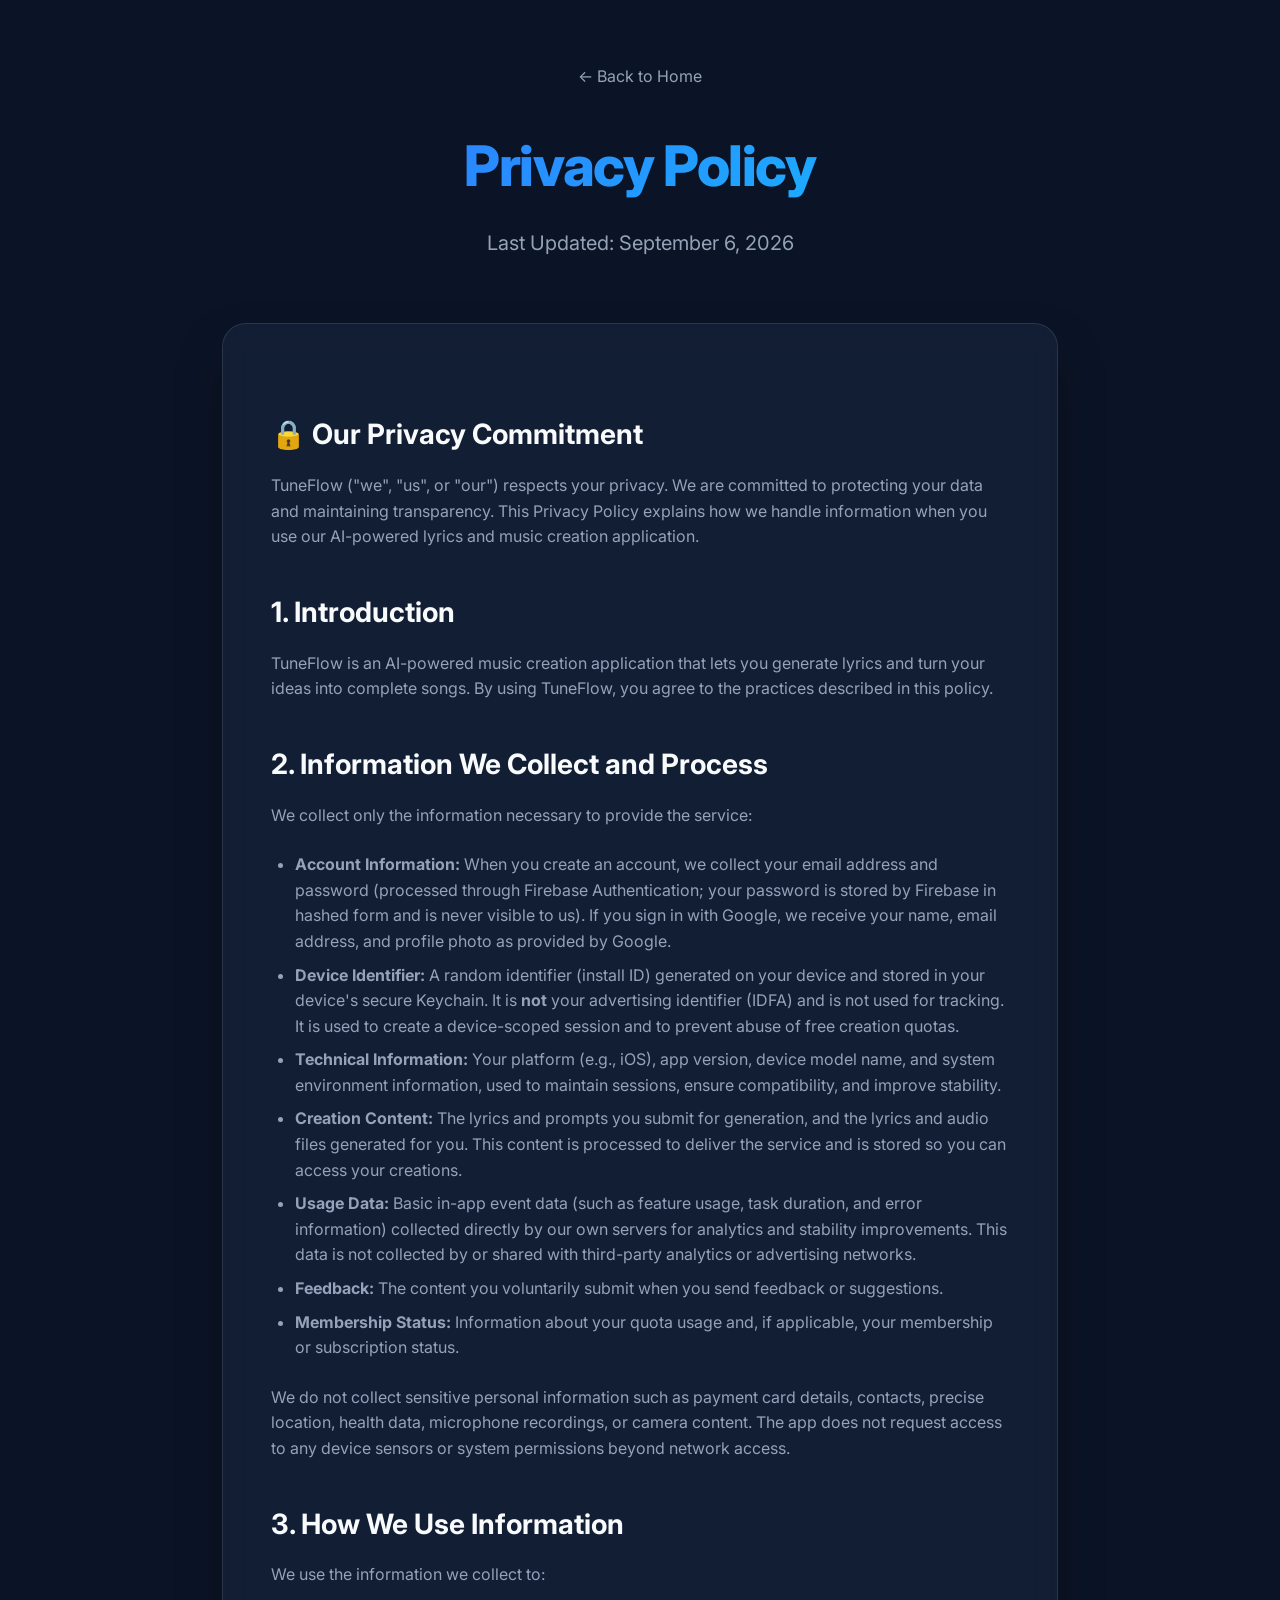
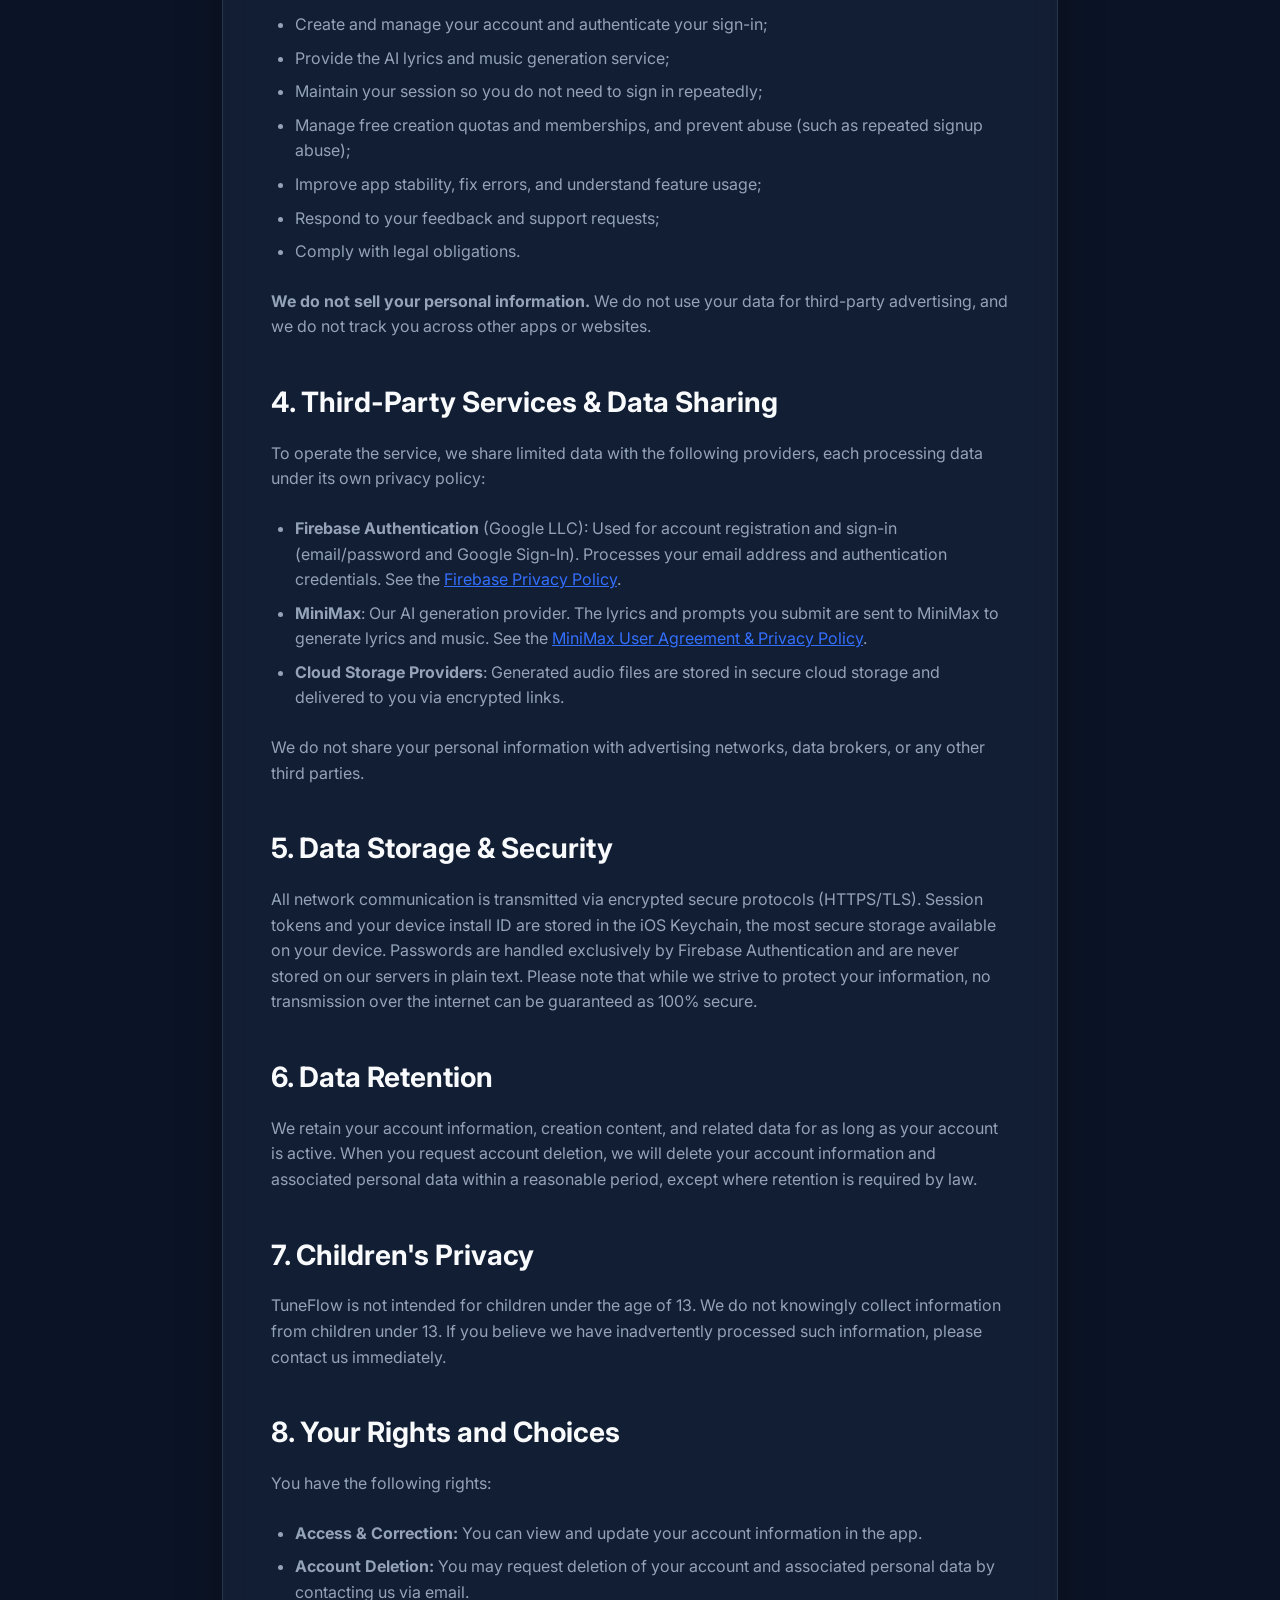
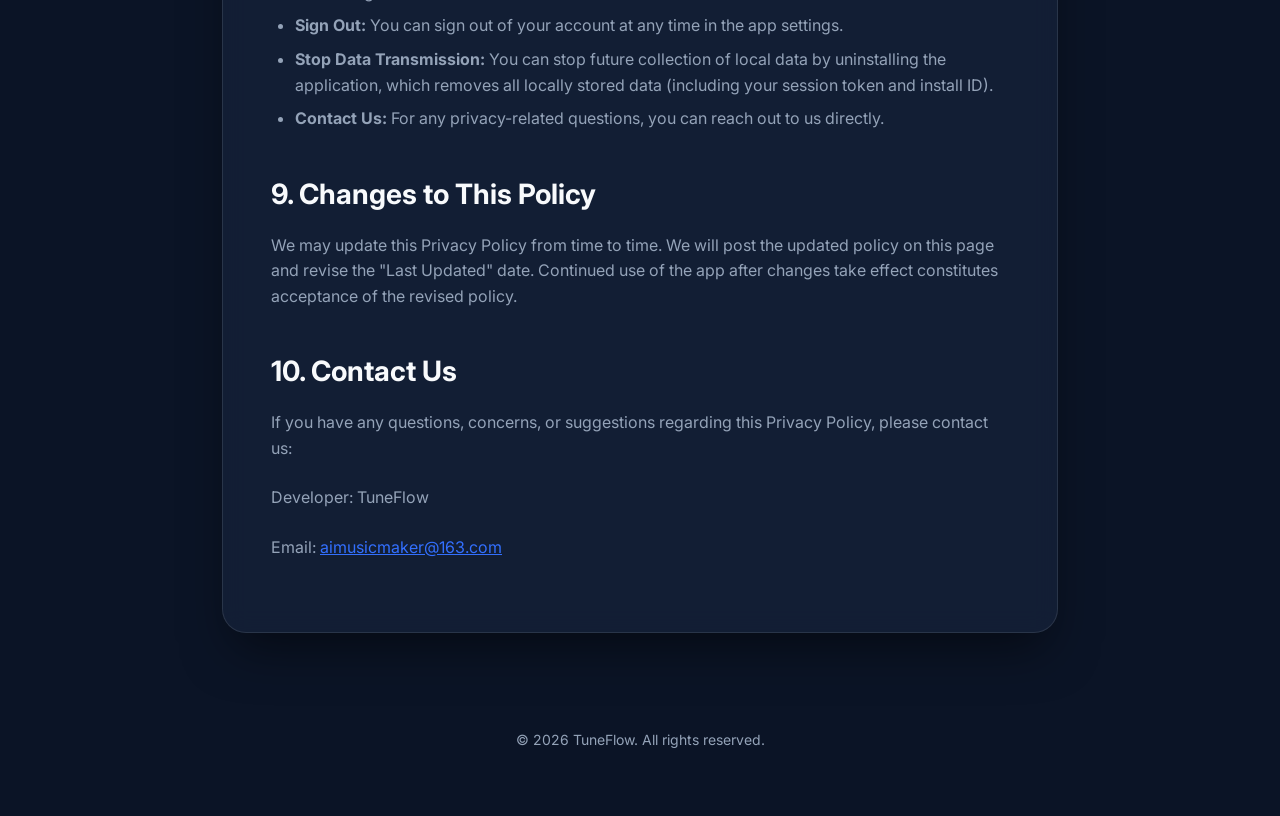
==== tuneflow/privacy.html @ 2a684d0d "feat: TuneFlow legal pages (privacy policy & terms of service)" ====
<!DOCTYPE html>
<html lang="en">

<head>
    <meta charset="UTF-8">
    <meta name="viewport" content="width=device-width, initial-scale=1.0">
    <title>Privacy Policy - TuneFlow</title>
    <link rel="stylesheet" href="style.css">
    <link rel="preconnect" href="https://fonts.googleapis.com">
    <link rel="preconnect" href="https://fonts.gstatic.com" crossorigin>
    <link href="https://fonts.googleapis.com/css2?family=Inter:wght@400;600;800&display=swap" rel="stylesheet">
</head>

<body>
    <div class="container">
        <header>
            <a href="index.html"
                style="text-decoration: none; color: var(--text-secondary); margin-bottom: 2rem; display: inline-block;">←
                Back to Home</a>
            <h1>Privacy Policy</h1>
            <p class="subtitle">Last Updated: September 6, 2026</p>
        </header>

        <main class="content-card policy-content">
            <section>
                <h2>🔒 Our Privacy Commitment</h2>
                <p>TuneFlow ("we", "us", or "our") respects your privacy. We are committed to protecting your data
                    and maintaining transparency. This Privacy Policy explains how we handle information when you use
                    our AI-powered lyrics and music creation application.</p>
            </section>

            <section>
                <h2>1. Introduction</h2>
                <p>TuneFlow is an AI-powered music creation application that lets you generate lyrics and turn your
                    ideas into complete songs. By using TuneFlow, you agree to the practices described in this policy.
                </p>
            </section>

            <section>
                <h2>2. Information We Collect and Process</h2>
                <p>We collect only the information necessary to provide the service:</p>
                <ul>
                    <li><strong>Account Information:</strong> When you create an account, we collect your email
                        address and password (processed through Firebase Authentication; your password is stored by
                        Firebase in hashed form and is never visible to us). If you sign in with Google, we receive
                        your name, email address, and profile photo as provided by Google.</li>
                    <li><strong>Device Identifier:</strong> A random identifier (install ID) generated on your device
                        and stored in your device's secure Keychain. It is <strong>not</strong> your advertising
                        identifier (IDFA) and is not used for tracking. It is used to create a device-scoped session
                        and to prevent abuse of free creation quotas.</li>
                    <li><strong>Technical Information:</strong> Your platform (e.g., iOS), app version, device model
                        name, and system environment information, used to maintain sessions, ensure compatibility,
                        and improve stability.</li>
                    <li><strong>Creation Content:</strong> The lyrics and prompts you submit for generation, and the
                        lyrics and audio files generated for you. This content is processed to deliver the service and
                        is stored so you can access your creations.</li>
                    <li><strong>Usage Data:</strong> Basic in-app event data (such as feature usage, task duration,
                        and error information) collected directly by our own servers for analytics and stability
                        improvements. This data is not collected by or shared with third-party analytics or
                        advertising networks.</li>
                    <li><strong>Feedback:</strong> The content you voluntarily submit when you send feedback or
                        suggestions.</li>
                    <li><strong>Membership Status:</strong> Information about your quota usage and, if applicable,
                        your membership or subscription status.</li>
                </ul>
                <p>We do not collect sensitive personal information such as payment card details, contacts, precise
                    location, health data, microphone recordings, or camera content. The app does not request access
                    to any device sensors or system permissions beyond network access.</p>
            </section>

            <section>
                <h2>3. How We Use Information</h2>
                <p>We use the information we collect to:</p>
                <ul>
                    <li>Create and manage your account and authenticate your sign-in;</li>
                    <li>Provide the AI lyrics and music generation service;</li>
                    <li>Maintain your session so you do not need to sign in repeatedly;</li>
                    <li>Manage free creation quotas and memberships, and prevent abuse (such as repeated signup
                        abuse);</li>
                    <li>Improve app stability, fix errors, and understand feature usage;</li>
                    <li>Respond to your feedback and support requests;</li>
                    <li>Comply with legal obligations.</li>
                </ul>
                <p><strong>We do not sell your personal information.</strong> We do not use your data for
                    third-party advertising, and we do not track you across other apps or websites.</p>
            </section>

            <section>
                <h2>4. Third-Party Services &amp; Data Sharing</h2>
                <p>To operate the service, we share limited data with the following providers, each processing data
                    under its own privacy policy:</p>
                <ul>
                    <li><strong>Firebase Authentication</strong> (Google LLC): Used for account registration and
                        sign-in (email/password and Google Sign-In). Processes your email address and authentication
                        credentials. See the
                        <a href="https://firebase.google.com/support/privacy" style="color: var(--primary-color);">Firebase
                            Privacy Policy</a>.</li>
                    <li><strong>MiniMax</strong>: Our AI generation provider. The lyrics and prompts you submit are
                        sent to MiniMax to generate lyrics and music. See the
                        <a href="https://www.minimax.io/platform/user-agreement" style="color: var(--primary-color);">MiniMax
                            User Agreement &amp; Privacy Policy</a>.</li>
                    <li><strong>Cloud Storage Providers</strong>: Generated audio files are stored in secure cloud
                        storage and delivered to you via encrypted links.</li>
                </ul>
                <p>We do not share your personal information with advertising networks, data brokers, or any other
                    third parties.</p>
            </section>

            <section>
                <h2>5. Data Storage &amp; Security</h2>
                <p>All network communication is transmitted via encrypted secure protocols (HTTPS/TLS). Session
                tokens and your device install ID are stored in the iOS Keychain, the most secure storage available
                on your device. Passwords are handled exclusively by Firebase Authentication and are never stored on
                    our servers in plain text. Please note that while we strive to protect your information, no
                    transmission over the internet can be guaranteed as 100% secure.</p>
            </section>

            <section>
                <h2>6. Data Retention</h2>
                <p>We retain your account information, creation content, and related data for as long as your account
                    is active. When you request account deletion, we will delete your account information and
                    associated personal data within a reasonable period, except where retention is required by law.
                </p>
            </section>

            <section>
                <h2>7. Children's Privacy</h2>
                <p>TuneFlow is not intended for children under the age of 13. We do not knowingly collect information
                    from children under 13. If you believe we have inadvertently processed such information, please
                    contact us immediately.</p>
            </section>

            <section>
                <h2>8. Your Rights and Choices</h2>
                <p>You have the following rights:</p>
                <ul>
                    <li><strong>Access &amp; Correction:</strong> You can view and update your account information in
                        the app.</li>
                    <li><strong>Account Deletion:</strong> You may request deletion of your account and associated
                        personal data by contacting us via email.</li>
                    <li><strong>Sign Out:</strong> You can sign out of your account at any time in the app
                        settings.</li>
                    <li><strong>Stop Data Transmission:</strong> You can stop future collection of local data by
                        uninstalling the application, which removes all locally stored data (including your session
                        token and install ID).</li>
                    <li><strong>Contact Us:</strong> For any privacy-related questions, you can reach out to us
                        directly.</li>
                </ul>
            </section>

            <section>
                <h2>9. Changes to This Policy</h2>
                <p>We may update this Privacy Policy from time to time. We will post the updated policy on this page
                    and revise the "Last Updated" date. Continued use of the app after changes take effect
                    constitutes acceptance of the revised policy.</p>
            </section>

            <section>
                <h2>10. Contact Us</h2>
                <p>If you have any questions, concerns, or suggestions regarding this Privacy Policy, please contact
                    us:</p>
                <p>Developer: TuneFlow</p>
                <p>Email: <a href="mailto:aimusicmaker@163.com" style="color: var(--primary-color);">aimusicmaker@163.com</a></p>
            </section>
        </main>

        <footer>
            <p>&copy; 2026 TuneFlow. All rights reserved.</p>
        </footer>
    </div>
</body>

</html>
---- tuneflow/style.css ----
:root {
    --primary-color: #3370ff;
    --primary-hover: #245bdb;
    --bg-color: #0b1426;
    --card-bg: #16233b;
    --text-primary: #f8fafc;
    --text-secondary: #94a3b8;
    --accent-gradient: linear-gradient(135deg, #3370ff 0%, #14c0ff 100%);
    --glass-bg: rgba(22, 35, 59, 0.7);
    --glass-border: rgba(255, 255, 255, 0.1);
}

* {
    margin: 0;
    padding: 0;
    box-sizing: border-box;
}

body {
    font-family: 'Inter', -apple-system, BlinkMacSystemFont, "Segoe UI", Roboto, sans-serif;
    background-color: var(--bg-color);
    color: var(--text-primary);
    line-height: 1.6;
    overflow-x: hidden;
}

.container {
    max-width: 900px;
    margin: 0 auto;
    padding: 4rem 2rem;
}

header {
    text-align: center;
    margin-bottom: 4rem;
    animation: fadeInDown 0.8s ease-out;
}

h1 {
    font-size: 3.5rem;
    font-weight: 800;
    background: var(--accent-gradient);
    -webkit-background-clip: text;
    -webkit-text-fill-color: transparent;
    margin-bottom: 1rem;
    letter-spacing: -0.025em;
}

.subtitle {
    font-size: 1.25rem;
    color: var(--text-secondary);
}

.content-card {
    background: var(--glass-bg);
    backdrop-filter: blur(12px);
    border: 1px solid var(--glass-border);
    border-radius: 24px;
    padding: 3rem;
    box-shadow: 0 25px 50px -12px rgba(0, 0, 0, 0.5);
    transition: transform 0.3s ease;
}

.content-card:hover {
    transform: translateY(-5px);
}

.nav-links {
    display: flex;
    flex-wrap: wrap;
    gap: 2rem;
    justify-content: center;
    margin-top: 3rem;
}

.btn {
    display: inline-block;
    padding: 1rem 2rem;
    border-radius: 12px;
    text-decoration: none;
    font-weight: 600;
    transition: all 0.3s cubic-bezier(0.4, 0, 0.2, 1);
}

.btn-primary {
    background: var(--accent-gradient);
    color: white;
    box-shadow: 0 10px 15px -3px rgba(51, 112, 255, 0.3);
}

.btn-primary:hover {
    transform: scale(1.05);
    box-shadow: 0 20px 25px -5px rgba(51, 112, 255, 0.4);
}

.policy-content h2 {
    margin: 2.5rem 0 1rem;
    color: var(--text-primary);
    font-size: 1.75rem;
}

.policy-content p {
    margin-bottom: 1.5rem;
    color: var(--text-secondary);
}

.policy-content ul {
    margin-bottom: 1.5rem;
    padding-left: 1.5rem;
    color: var(--text-secondary);
}

.policy-content li {
    margin-bottom: 0.5rem;
}

.inline-link {
    color: var(--primary-color);
    text-decoration: none;
}

.notice-box {
    margin: 2rem 0;
    padding: 1.25rem 1.5rem;
    border: 1px solid var(--glass-border);
    border-radius: 16px;
    background: rgba(51, 112, 255, 0.08);
}

.notice-box p:last-child {
    margin-bottom: 0;
}

footer {
    text-align: center;
    margin-top: 6rem;
    color: var(--text-secondary);
    font-size: 0.875rem;
}

@keyframes fadeInDown {
    from {
        opacity: 0;
        transform: translateY(-20px);
    }
    to {
        opacity: 1;
        transform: translateY(0);
    }
}

@media (max-width: 640px) {
    h1 { font-size: 2.5rem; }
    .content-card { padding: 1.5rem; }
    .nav-links { gap: 1rem; }
    .btn { width: 100%; }
}
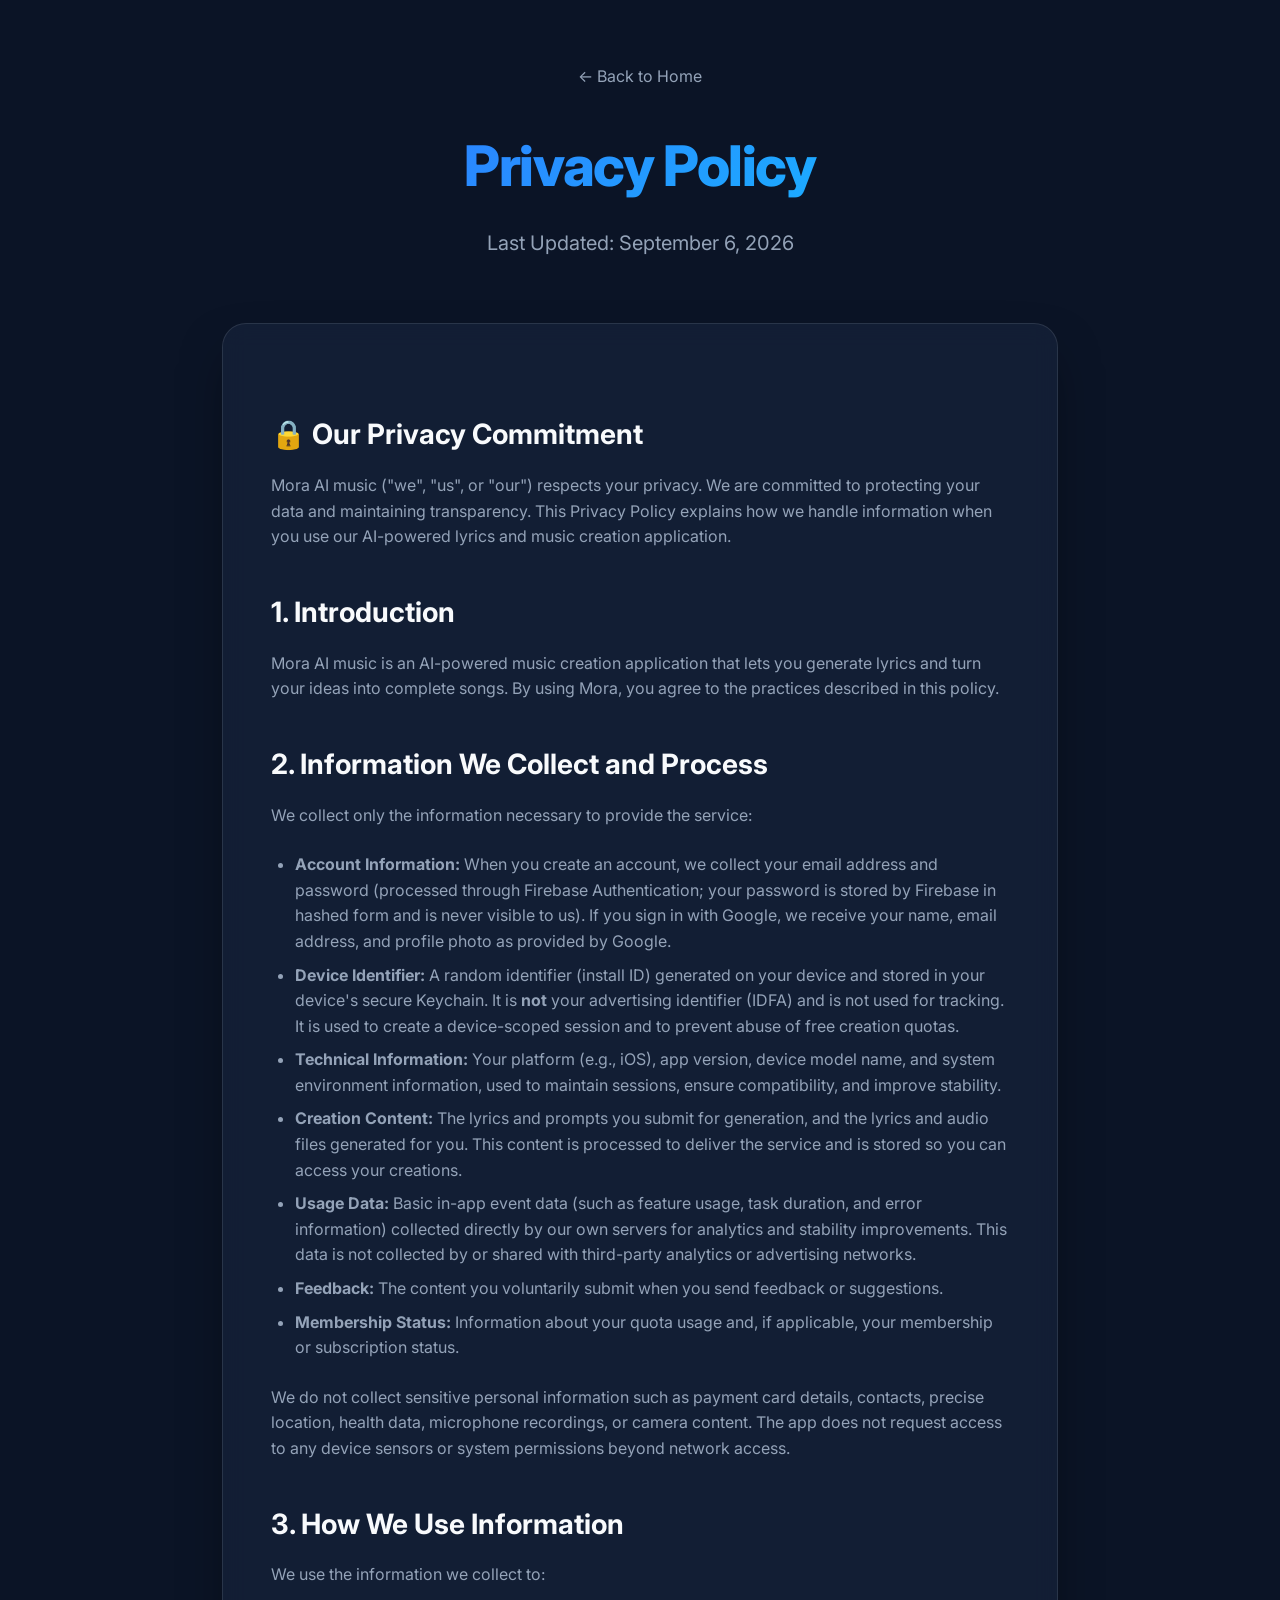
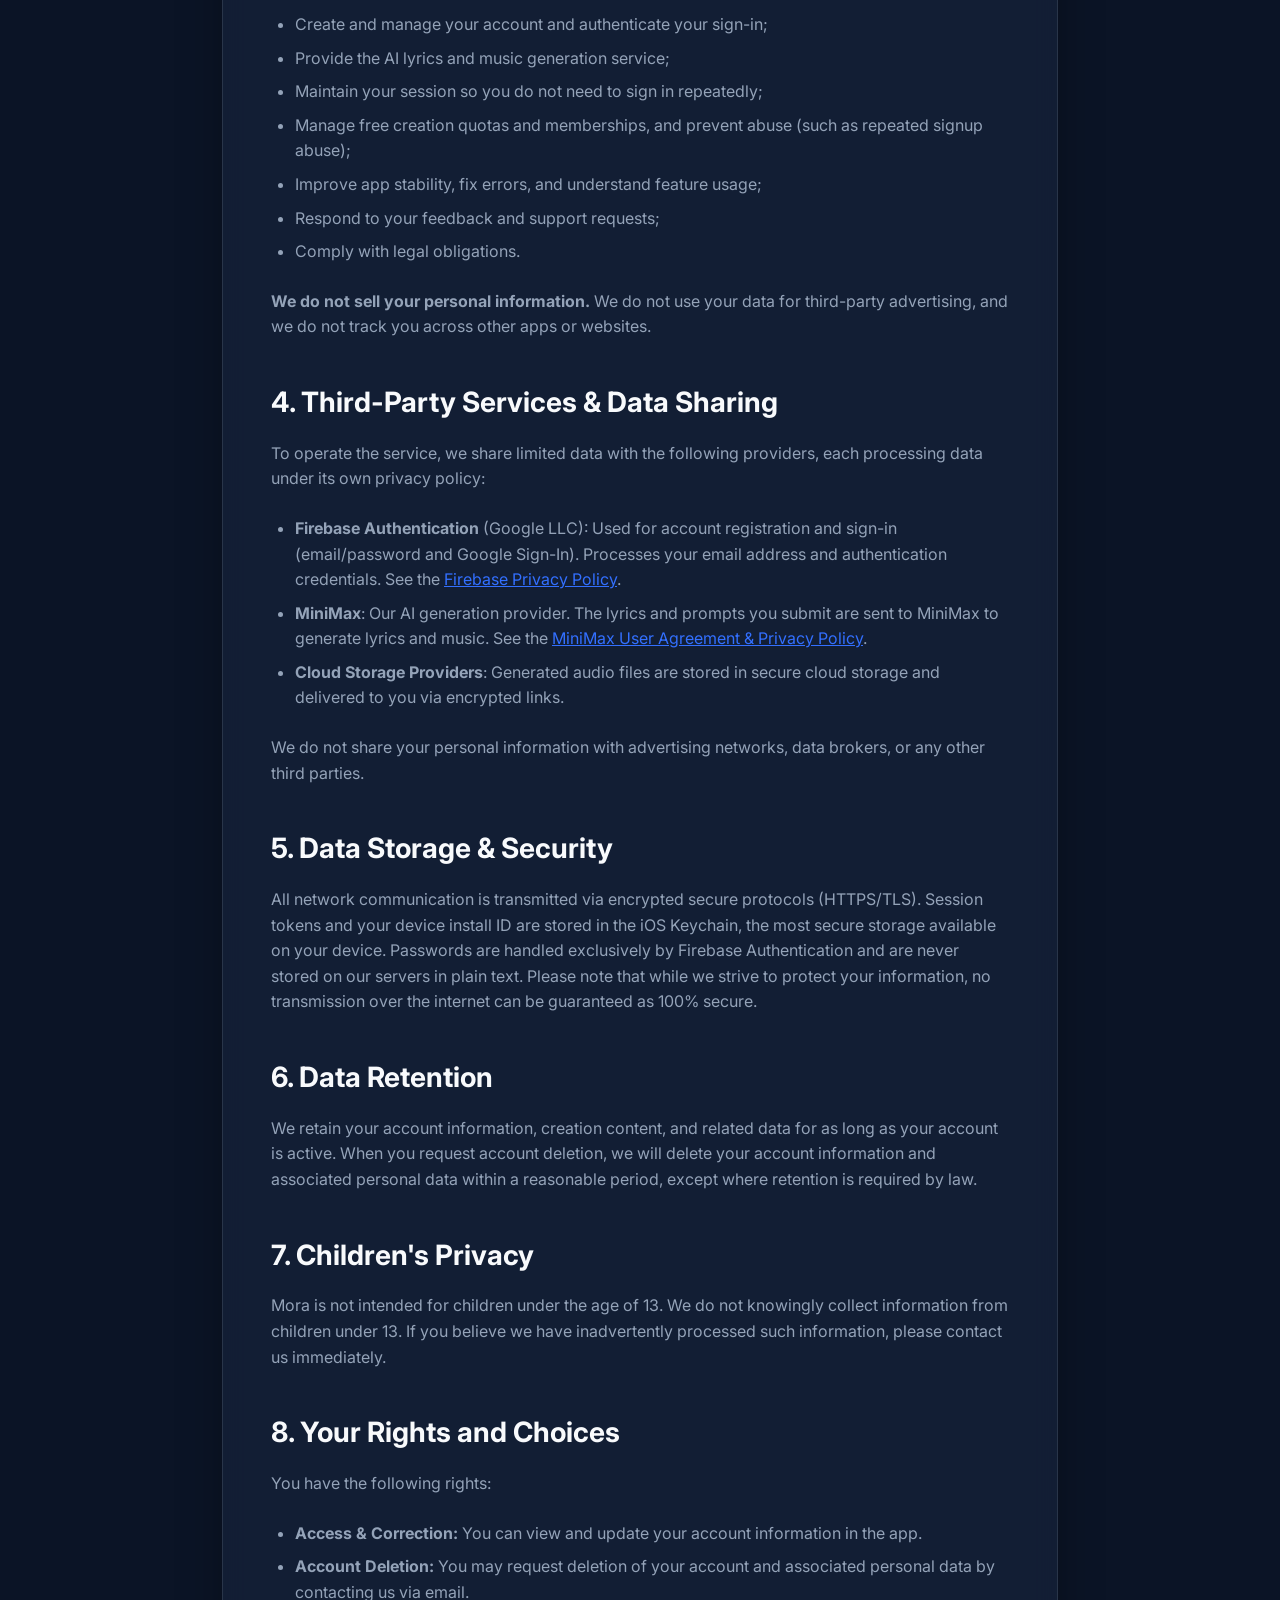
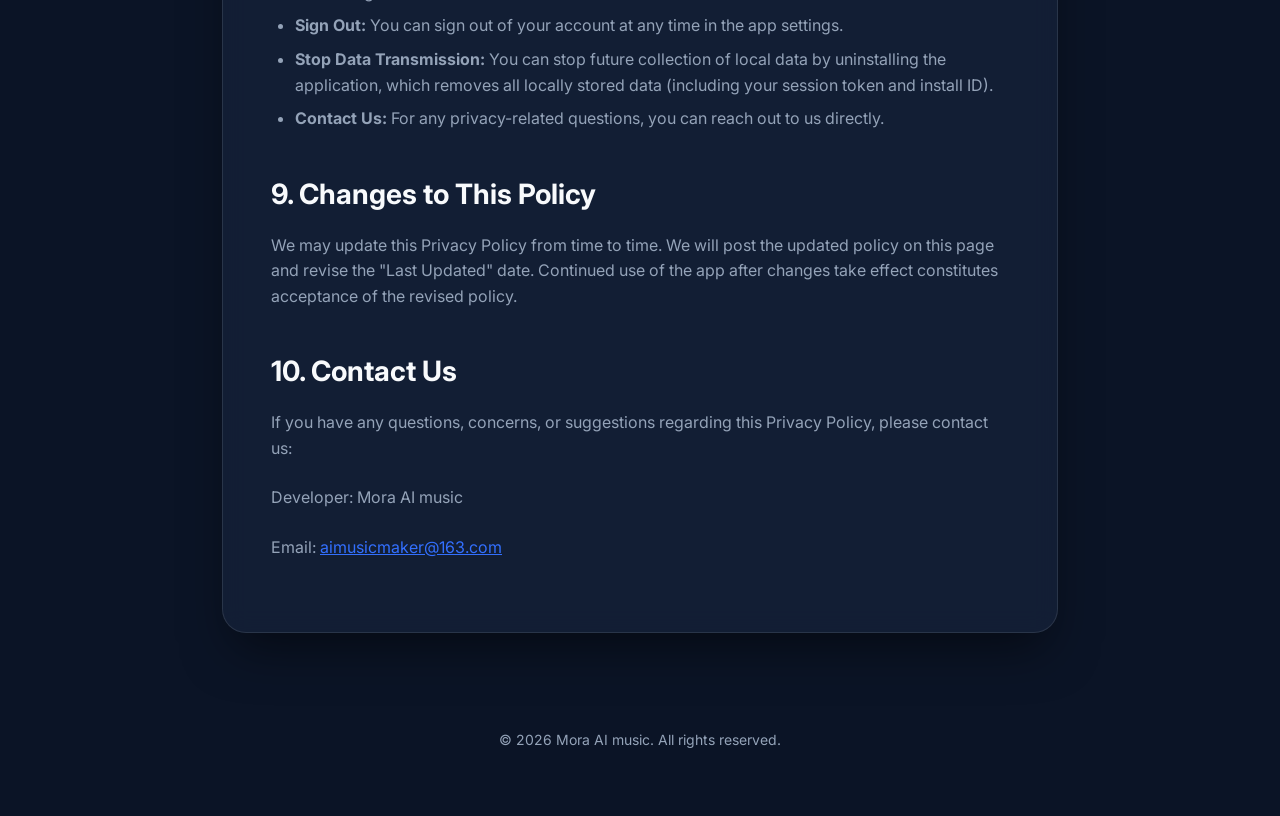
==== commit 9195f974: "feat: App 更名 Mora AI music，同步隐私协议与服务条款文案" ====
--- a/tuneflow/privacy.html
+++ b/tuneflow/privacy.html
@@ -4,7 +4,7 @@
 <head>
     <meta charset="UTF-8">
     <meta name="viewport" content="width=device-width, initial-scale=1.0">
-    <title>Privacy Policy - TuneFlow</title>
+    <title>Privacy Policy - Mora AI music</title>
     <link rel="stylesheet" href="style.css">
     <link rel="preconnect" href="https://fonts.googleapis.com">
     <link rel="preconnect" href="https://fonts.gstatic.com" crossorigin>
@@ -24,15 +24,17 @@
         <main class="content-card policy-content">
             <section>
                 <h2>🔒 Our Privacy Commitment</h2>
-                <p>TuneFlow ("we", "us", or "our") respects your privacy. We are committed to protecting your data
+                <p>Mora AI music ("we", "us", or "our") respects your privacy. We are committed to protecting your
+                    data
                     and maintaining transparency. This Privacy Policy explains how we handle information when you use
                     our AI-powered lyrics and music creation application.</p>
             </section>
 
             <section>
                 <h2>1. Introduction</h2>
-                <p>TuneFlow is an AI-powered music creation application that lets you generate lyrics and turn your
-                    ideas into complete songs. By using TuneFlow, you agree to the practices described in this policy.
+                <p>Mora AI music is an AI-powered music creation application that lets you generate lyrics and turn
+                    your ideas into complete songs. By using Mora, you agree to the practices described in this
+                    policy.
                 </p>
             </section>
 
@@ -125,7 +127,7 @@
 
             <section>
                 <h2>7. Children's Privacy</h2>
-                <p>TuneFlow is not intended for children under the age of 13. We do not knowingly collect information
+                <p>Mora is not intended for children under the age of 13. We do not knowingly collect information
                     from children under 13. If you believe we have inadvertently processed such information, please
                     contact us immediately.</p>
             </section>
@@ -159,13 +161,13 @@
                 <h2>10. Contact Us</h2>
                 <p>If you have any questions, concerns, or suggestions regarding this Privacy Policy, please contact
                     us:</p>
-                <p>Developer: TuneFlow</p>
+                <p>Developer: Mora AI music</p>
                 <p>Email: <a href="mailto:aimusicmaker@163.com" style="color: var(--primary-color);">aimusicmaker@163.com</a></p>
             </section>
         </main>
 
         <footer>
-            <p>&copy; 2026 TuneFlow. All rights reserved.</p>
+            <p>&copy; 2026 Mora AI music. All rights reserved.</p>
         </footer>
     </div>
 </body>
